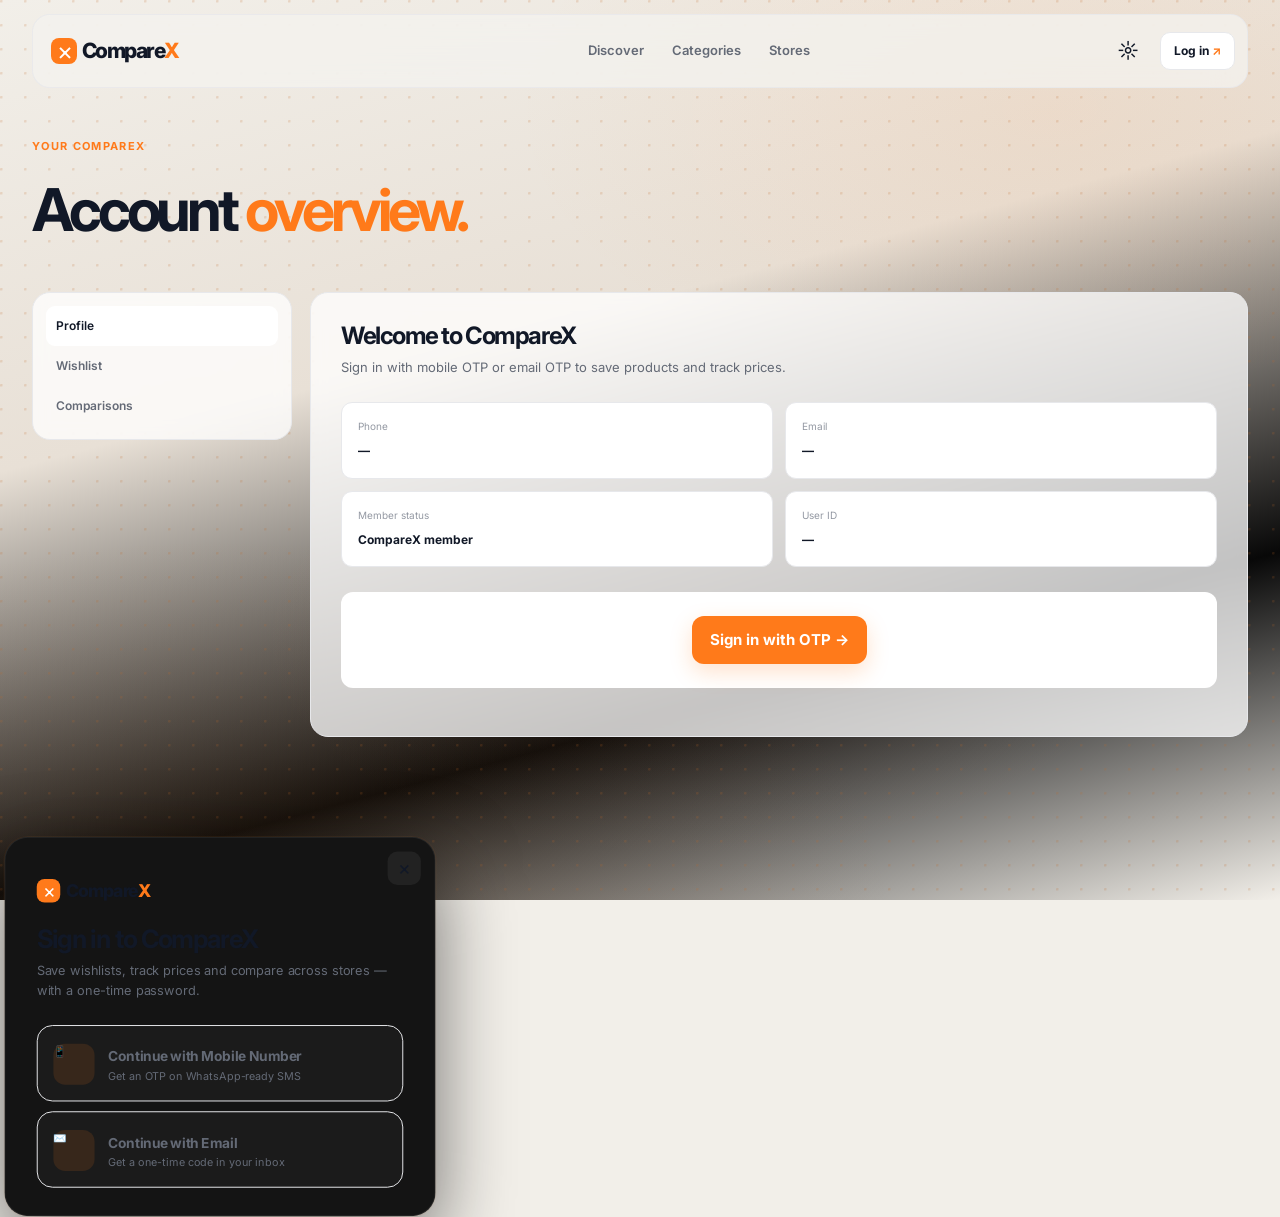
==== frontend/pages/account/index.html @ b94e07d0 "Ship CompareX with OTP auth, live SMS providers, and category navigation. Includes phone/email OTP l" ====
<!doctype html>
<html lang="en">
<head>
  <meta charset="UTF-8">
  <meta name="viewport" content="width=device-width, initial-scale=1.0">
  <title>My account — CompareX</title>
  <link rel="preconnect" href="https://fonts.googleapis.com">
  <link rel="preconnect" href="https://fonts.gstatic.com" crossorigin>
  <link href="https://fonts.googleapis.com/css2?family=Inter:wght@400;500;600;700;800&display=swap" rel="stylesheet">
  <link rel="stylesheet" href="../../css/variables.css?v=canvas2">
  <link rel="stylesheet" href="../../css/global.css?v=canvas2">
  <link rel="stylesheet" href="../../css/navbar.css">
  <link rel="stylesheet" href="../../css/responsive.css">
  <style>
    .account-page { padding: 138px 0 80px; }
    .account-page h1 { margin: 10px 0 38px; font-size: clamp(36px, 5vw, 59px); letter-spacing: -.07em; }
    .account-page h1 em { color: var(--accent); font-style: normal; }
    .account-layout { display: grid; grid-template-columns: 260px 1fr; gap: 18px; }
    .account-menu, .account-content { background: color-mix(in srgb, var(--surface) 88%, transparent); border: 1px solid var(--border); border-radius: 18px; backdrop-filter: blur(8px); }
    .account-menu { padding: 13px; align-self: start; }
    .account-menu a { display: block; padding: 11px 10px; color: var(--muted); border-radius: 9px; font-size: 12px; font-weight: 600; }
    .account-menu a.active, .account-menu a:hover { color: var(--text); background: var(--card); }
    .account-content { min-height: 300px; padding: 30px; }
    .account-content h2 { margin-bottom: 9px; font-size: 24px; }
    .account-content p { color: var(--muted); font-size: 13px; }
    .account-details { display: grid; grid-template-columns: 1fr 1fr; gap: 12px; margin-top: 25px; }
    .account-field { padding: 16px; background: var(--card); border: 1px solid var(--border); border-radius: 11px; }
    .account-field span { display: block; margin-bottom: 5px; color: var(--subtle); font-size: 10px; }
    .account-field strong { font-size: 12px; }
    .account-empty { margin-top: 25px; padding: 24px; background: var(--card); border-radius: 12px; text-align: center; }
    @media (max-width: 767px) {
      .account-page { padding-top: 105px; }
      .account-layout { display: block; }
      .account-menu { display: flex; gap: 3px; overflow: auto; margin-bottom: 13px; white-space: nowrap; }
      .account-content { padding: 22px; }
      .account-details { grid-template-columns: 1fr; }
    }
  </style>
</head>
<body>
  <header class="navbar is-scrolled">
    <a class="brand" href="../../"><span class="brand-mark">×</span>Compare<span>X</span></a>
    <nav class="desktop-nav"><a href="../../">Discover</a><a href="../categories/">Categories</a><a href="../stores/">Stores</a></nav>
    <div class="nav-actions">
      <button class="icon-button" type="button" data-theme-toggle aria-label="Toggle theme">☼</button>
      <button class="account-trigger" type="button" data-login-trigger>Log in <span aria-hidden="true">↗</span></button>
    </div>
  </header>
  <main class="section-wrap account-page">
    <p class="eyebrow">Your CompareX</p>
    <h1>Account <em>overview.</em></h1>
    <div class="account-layout">
      <nav class="account-menu">
        <a class="active" href="./">Profile</a>
        <a href="../wishlist/">Wishlist</a>
        <a href="../compare/">Comparisons</a>
      </nav>
      <section class="account-content">
        <h2 data-account-title>Welcome to CompareX</h2>
        <p data-account-copy>Sign in with mobile OTP or email OTP to save products and track prices.</p>
        <div class="account-details" data-account-details hidden>
          <div class="account-field"><span>Phone</span><strong data-profile-phone>—</strong></div>
          <div class="account-field"><span>Email</span><strong data-profile-email>—</strong></div>
          <div class="account-field"><span>Member status</span><strong>CompareX member</strong></div>
          <div class="account-field"><span>User ID</span><strong data-profile-id>—</strong></div>
        </div>
        <div class="account-empty" data-account-empty>
          <button class="button button-primary" type="button" data-login-trigger>Sign in with OTP →</button>
        </div>
        <p style="margin-top:18px"><button class="button button-secondary" type="button" data-auth-logout hidden>Log out</button></p>
      </section>
    </div>
  </main>
  <script type="module">
    import { initializeTheme } from "../../js/theme.js";
    import { initializeNavigation } from "../../js/navbar.js";
    import { initializeAuth, loadUser } from "../../js/auth.js?v=auth1";
    import { api, getAuthToken, clearAuthToken } from "../../js/api.js?v=auth1";

    initializeTheme();
    initializeNavigation();
    initializeAuth();

    async function renderAccount() {
      const token = getAuthToken();
      const empty = document.querySelector("[data-account-empty]");
      const details = document.querySelector("[data-account-details]");
      const logoutBtn = document.querySelector("[data-auth-logout]");
      if (!token) {
        details.hidden = true;
        empty.hidden = false;
        logoutBtn.hidden = true;
        return;
      }
      try {
        const { user } = await api.me();
        document.querySelector("[data-account-title]").textContent = `Hello${user.name ? `, ${user.name}` : ""}.`;
        document.querySelector("[data-account-copy]").textContent = "Your saved choices and price signals live here.";
        document.querySelector("[data-profile-phone]").textContent = user.phone || "—";
        document.querySelector("[data-profile-email]").textContent = user.email || "—";
        document.querySelector("[data-profile-id]").textContent = `#${user.id}`;
        details.hidden = false;
        empty.hidden = true;
        logoutBtn.hidden = false;
      } catch {
        clearAuthToken();
        details.hidden = true;
        empty.hidden = false;
        logoutBtn.hidden = true;
      }
    }

    renderAccount();
    window.addEventListener("storage", renderAccount);
  </script>
</body>
</html>
---- frontend/css/variables.css ----
/* Design tokens shared across CompareX */
:root {
  --bg: #0a0a0a;
  --surface: #171717;
  --card: #1f1f1f;
  --card-hover: #252525;
  --border: #2a2a2a;
  --muted: #929292;
  --subtle: #666;
  --text: #fff;
  --accent: #ff7a1a;
  --accent-strong: #ff6510;
  --accent-soft: rgba(255, 122, 26, .14);
  --success: #77d592;
  --shadow: 0 24px 80px rgba(0, 0, 0, .36);
  --brand-logo-filter: none;
  --radius-sm: 12px;
  --radius: 20px;
  --radius-lg: 32px;
  --max-width: 1240px;
  --ease-out: cubic-bezier(.2, .8, .2, 1);

  /* Global canvas — Nothing-inspired dotted texture */
  --canvas-base: #0b0b0b;
  --canvas-mid: #14110f;
  --canvas-gap: 24px;
  --canvas-glow-a: rgba(255, 122, 26, .11);
  --canvas-glow-b: rgba(120, 65, 28, .28);
  --canvas-glow-c: rgba(255, 122, 26, .06);
  /* 2.5px rounded squares, warm orange @ ~16% — encoded SVG tile */
  --canvas-dot-image: url("data:image/svg+xml,%3Csvg xmlns='http://www.w3.org/2000/svg' width='24' height='24' viewBox='0 0 24 24'%3E%3Crect x='0' y='0' width='2.5' height='2.5' rx='0.45' fill='%23ff8830' fill-opacity='0.16'/%3E%3C/svg%3E");
}

[data-theme="light"] {
  --bg: #f4f2ef;
  --surface: rgba(255, 255, 255, .86);
  --card: #fff;
  --card-hover: #fff;
  --border: #e7e8eb;
  --muted: #646a76;
  --subtle: #9499a3;
  --text: #111827;
  --accent-soft: rgba(255, 122, 26, .1);
  --shadow: 0 24px 80px rgba(25, 30, 40, .1);
  --brand-logo-filter: invert(1);

  --canvas-base: #f2efe9;
  --canvas-mid: #e8e0d6;
  --canvas-glow-a: rgba(255, 122, 26, .08);
  --canvas-glow-b: rgba(180, 110, 50, .14);
  --canvas-glow-c: rgba(255, 140, 60, .06);
  --canvas-dot-image: url("data:image/svg+xml,%3Csvg xmlns='http://www.w3.org/2000/svg' width='24' height='24' viewBox='0 0 24 24'%3E%3Crect x='0' y='0' width='2.5' height='2.5' rx='0.45' fill='%23c46a28' fill-opacity='0.18'/%3E%3C/svg%3E");
}
---- frontend/css/global.css ----
/* Reset, typography and shared layout */
@import url("./canvas.css?v=canvas2");

* { box-sizing: border-box; }
html { scroll-behavior: smooth; }
body { margin: 0; min-width: 320px; color: var(--text); background: transparent; font-family: Inter, Arial, sans-serif; font-size: 15px; line-height: 1.5; transition: background .3s, color .3s; }
button, input { font: inherit; }
button, a { -webkit-tap-highlight-color: transparent; }
button { cursor: pointer; }
a { color: inherit; text-decoration: none; }
img { display: block; max-width: 100%; }
.section-wrap { width: min(var(--max-width), calc(100% - 64px)); margin-inline: auto; }
.site-shell { overflow: hidden; }
.eyebrow { display: flex; align-items: center; gap: 8px; color: var(--accent); font-size: 11px; font-weight: 700; letter-spacing: .12em; text-transform: uppercase; }
.live-dot { width: 7px; height: 7px; border-radius: 50%; background: var(--accent); box-shadow: 0 0 0 5px var(--accent-soft); }
h1, h2, h3, p { margin-top: 0; }
h2 { font-size: clamp(32px, 4vw, 52px); line-height: 1.08; letter-spacing: -.06em; }
h1 em, h2 em { color: var(--accent); font-style: normal; }
.button { display: inline-flex; align-items: center; justify-content: center; gap: 10px; border: 0; border-radius: 12px; font-weight: 700; min-height: 48px; padding: 0 18px; transition: transform .25s var(--ease-out), background .25s, color .25s, box-shadow .25s; }
.button:hover { transform: translateY(-2px); }
.button-primary { color: #fff; background: var(--accent); box-shadow: 0 8px 22px rgba(255, 122, 26, .22); }
.button-primary:hover { background: var(--accent-strong); box-shadow: 0 12px 28px rgba(255, 122, 26, .3); }
.button-secondary { color: var(--text); background: transparent; border: 1px solid var(--border); }
.button-secondary:hover { background: var(--card); }
.text-link { display: inline-flex; align-items: center; gap: 10px; font-size: 13px; font-weight: 700; color: var(--muted); transition: color .2s; }
.text-link:hover { color: var(--accent); }
.text-link span { color: var(--accent); font-size: 18px; }
.icon-button { position: relative; display: grid; place-items: center; width: 38px; height: 38px; color: var(--text); background: transparent; border: 1px solid transparent; border-radius: 10px; font-size: 21px; transition: .2s; }
.icon-button:hover { background: var(--card); border-color: var(--border); }
.badge { position: absolute; right: 0; top: 0; display: grid; place-items: center; min-width: 15px; height: 15px; padding: 0 3px; border-radius: 10px; color: #fff; background: var(--accent); font-size: 9px; font-weight: 800; }
.section-heading { display: flex; align-items: end; justify-content: space-between; gap: 24px; margin-bottom: 42px; }
.section-heading h2 { margin-bottom: 0; }
.section-heading .eyebrow { margin-bottom: 12px; }
.product-section, .stores-section, .value-section { padding-top: 140px; }
.reveal { opacity: 0; transform: translateY(20px); transition: opacity .6s var(--ease-out), transform .6s var(--ease-out); }
.reveal.is-visible { opacity: 1; transform: none; }
.mobile-drawer, .drawer-scrim { display: none; }
---- frontend/css/navbar.css ----
/* Sticky navigation and mobile drawer */
.navbar { position: fixed; z-index: 50; top: 0; left: 50%; display: flex; align-items: center; justify-content: space-between; width: min(calc(100% - 64px), 1312px); height: 74px; padding: 0 12px 0 18px; border: 1px solid transparent; border-radius: 18px; transform: translateX(-50%); transition: background .3s, border .3s, backdrop-filter .3s, top .3s; }
.navbar.is-scrolled { top: 14px; background: color-mix(in srgb, var(--bg) 78%, transparent); border-color: color-mix(in srgb, var(--border) 78%, transparent); backdrop-filter: blur(16px); }
.brand { display: inline-flex; align-items: center; color: var(--text); font-size: 21px; font-weight: 800; letter-spacing: -.075em; }
.brand > span:last-child { color: var(--accent); }
.brand-mark { display: grid; place-items: center; width: 26px; height: 26px; margin-right: 5px; color: #fff; background: var(--accent); border-radius: 8px; font-size: 25px; font-weight: 400; line-height: 1; }
.desktop-nav { display: flex; gap: 28px; margin-left: 110px; }
.desktop-nav a { position: relative; padding: 8px 0; color: var(--muted); font-size: 13px; font-weight: 600; transition: color .2s; }
.desktop-nav a:hover, .desktop-nav a.active { color: var(--text); }
.desktop-nav a.active::after { position: absolute; right: 0; bottom: 0; left: 0; height: 2px; background: var(--accent); border-radius: 3px; content: ""; }
.nav-actions { display: flex; align-items: center; gap: 5px; }
.account-trigger { height: 38px; margin-left: 8px; padding: 0 13px; color: var(--text); background: var(--card); border: 1px solid var(--border); border-radius: 10px; font-size: 12px; font-weight: 700; transition: .2s; }
.account-trigger:hover { border-color: var(--accent); color: var(--accent); }
.account-trigger span { color: var(--accent); }
.menu-button { display: block; position: relative; width: 42px; height: 38px; padding: 0; background: transparent; border: 0; }
.menu-button span { position: absolute; left: 10px; width: 22px; height: 2px; background: var(--text); transition: transform .2s; }
.menu-button span:first-child { top: 14px; }.menu-button span:last-child { top: 22px; }

.mobile-drawer {
  position: fixed;
  z-index: 80;
  top: 0;
  left: 0;
  display: flex;
  flex-direction: column;
  width: min(360px, 90vw);
  height: 100vh;
  height: 100dvh;
  padding: 22px;
  overflow: hidden;
  visibility: hidden;
  background: color-mix(in srgb, var(--card) 96%, transparent);
  border-right: 1px solid var(--border);
  box-shadow: var(--shadow);
  opacity: 0;
  transform: translateX(-105%);
  transition: visibility .35s, opacity .35s, transform .55s var(--ease-out);
  backdrop-filter: blur(18px);
}
.mobile-drawer.is-open { visibility: visible; opacity: 1; transform: none; }
.drawer-header { position: relative; z-index: 3; display: flex; align-items: center; justify-content: space-between; }
.drawer-header .icon-button { font-size: 26px; }
.drawer-edge { position: absolute; z-index: 4; top: 50%; right: -1px; width: 8px; height: 64px; background: var(--accent); border-radius: 9px 0 0 9px; box-shadow: 0 0 24px rgba(255,122,26,.35); transform: translateY(-50%); }
.orbit-menu { position: relative; flex: 1; min-height: 0; margin: 20px -22px 10px 0; overflow: hidden; outline: none; }
.orbit-menu:focus-visible { box-shadow: inset 0 0 0 2px var(--accent); border-radius: 18px 0 0 18px; }
.orbit-guide { position: absolute; top: 50%; left: 87px; width: 430px; height: 760px; border: 1px solid color-mix(in srgb, var(--muted) 25%, transparent); border-radius: 50%; transform: translateY(-50%); pointer-events: none; }
.orbit-menu nav { position: absolute; inset: 0; }
.orbit-menu [data-orbit-item] {
  position: absolute;
  top: 0;
  left: 38px;
  display: flex;
  align-items: center;
  gap: 14px;
  width: 238px;
  height: 52px;
  padding: 0;
  color: var(--muted);
  background: transparent;
  border: 0;
  font-size: 14px;
  font-weight: 600;
  white-space: nowrap;
  will-change: transform, opacity;
  transition: transform .62s var(--ease-out), opacity .42s, color .3s;
}
.orbit-menu [data-orbit-item].is-jumping { transition: none; }
.orbit-menu [data-orbit-item].is-active { color: var(--text); font-weight: 750; }
.orbit-menu [data-orbit-item]:hover { color: var(--accent); }
.orbit-icon {
  display: grid;
  flex: 0 0 auto;
  place-items: center;
  width: 42px;
  height: 42px;
  color: var(--muted);
  background: color-mix(in srgb, var(--surface) 76%, transparent);
  border: 1px solid color-mix(in srgb, var(--border) 70%, transparent);
  border-radius: 50%;
  box-shadow: 0 8px 22px rgba(0,0,0,.12);
  font-size: 17px;
  transition: color .3s, background .3s, border .3s, transform .3s;
}
.orbit-menu [data-orbit-item].is-active .orbit-icon { color: #fff; background: var(--accent); border-color: var(--accent); transform: scale(1.08); }
.orbit-hint { position: absolute; z-index: 2; right: 24px; bottom: 2px; margin: 0; color: var(--subtle); font-size: 9px; letter-spacing: .04em; text-transform: uppercase; }
.orbit-hint span { color: var(--accent); font-size: 12px; }
.drawer-login { position: relative; z-index: 3; flex: 0 0 auto; }
.drawer-scrim { position: fixed; z-index: 75; inset: 0; display: block; visibility: hidden; background: rgba(0,0,0,.58); opacity: 0; transition: visibility .35s, opacity .35s; backdrop-filter: blur(4px); }
.drawer-scrim.is-open { visibility: visible; opacity: 1; }
---- frontend/css/responsive.css ----
/* Breakpoint-specific mobile and tablet refinements */
@media (max-width: 1024px) {
  .desktop-nav { margin-left: 0; }.product-grid { grid-template-columns: repeat(2, 1fr); }.brand-section, .value-section { gap: 36px; }.stats-section { padding: 35px 18px; }.stats-section > div { padding: 0 18px; }.newsletter-section { gap: 38px; padding: 45px 38px; }
}
@media (max-width: 767px) {
  .section-wrap { width: min(100% - 32px, var(--max-width)); }.navbar { width: calc(100% - 24px); height: 64px; padding-left: 10px; }.navbar.is-scrolled { top: 8px; }.desktop-nav, .theme-toggle, .wishlist-link, .account-trigger { display: none; }.categories-section, .product-section, .stores-section, .value-section { padding-top: 85px; }.section-heading { align-items: start; margin-bottom: 27px; }.section-heading .text-link { padding-top: 7px; font-size: 10px; text-align: right; }.section-heading h2 { font-size: 31px; }.wheel-control { display: none; }.wheel-track { padding: 3px 0; }.category-chip { flex-basis: 115px; padding: 16px 5px; }.product-grid { grid-template-columns: repeat(2, 1fr); gap: 10px; }.product-image { height: 158px; padding: 12px; }.product-image img { width: 110px; height: 130px; }.product-content { padding: 12px; }.product-title { min-height: 35px; margin-bottom: 9px; font-size: 11px; }.price-row strong { font-size: 15px; }.price-row del { display: none; }.product-footer { margin-top: 10px; padding-top: 9px; }.compare-button { padding: 5px; font-size: 9px; }.brand-section, .value-section, .newsletter-section { display: block; }.brand-section { padding-top: 85px; }.brand-spotlight { margin-bottom: 31px; }.brand-grid { grid-template-columns: repeat(4, 1fr); gap: 7px; }.brand-grid a { min-height: 88px; padding: 10px 5px; gap: 8px; }.brand-grid img { max-width: 46px; height: 28px; }.brand-grid strong { font-size: 10px; }.store-grid { grid-template-columns: 1fr; gap: 9px; }.store-card { padding: 13px; }.value-intro { position: static; margin-bottom: 30px; }.value-card { padding: 24px; }.stats-section { grid-template-columns: repeat(2, 1fr); gap: 22px 0; margin-top: 85px; padding: 30px 7px; border-radius: 20px; }.stats-section > div { padding: 0 20px; }.stats-section > div:nth-child(2) { border: 0; }.stats-section strong { font-size: 29px; }.testimonial-section { margin-top: 85px; }.testimonial-section blockquote { font-size: 24px; }.newsletter-section { margin-top: 85px; margin-bottom: 45px; padding: 30px 22px; border-radius: 20px; }.newsletter-form { margin-top: 28px; }.newsletter-form > div { display: block; }.newsletter-form .button { width: 100%; margin-top: 8px; }.footer-top { display: block; padding-bottom: 30px; }.footer-links { justify-content: space-between; margin-top: 33px; gap: 10px; }.footer-bottom { gap: 15px; align-items: start; }.login-modal { grid-template-columns: 1fr; }.login-copy { display: none; }.login-form { padding: 44px 25px 27px; }.mobile-drawer { width: min(340px, 92vw); }
  .dynamic-placeholder { left: 38px; font-size: 11.5px; }.category-chip { min-height: 122px; gap: 7px; }.category-image { width: 68px; height: 68px; }.category-image img { width: 64px; height: 64px; }.marketplace-ribbons { gap: 8px; -webkit-mask-image: linear-gradient(90deg, transparent, #000 3%, #000 97%, transparent); mask-image: linear-gradient(90deg, transparent, #000 3%, #000 97%, transparent); }.marketplace-pill { height: 50px; padding: 7px 14px 7px 8px; gap: 8px; }.marketplace-pill img { width: 34px; height: 34px; }.marketplace-pill span { font-size: 10px; }
}
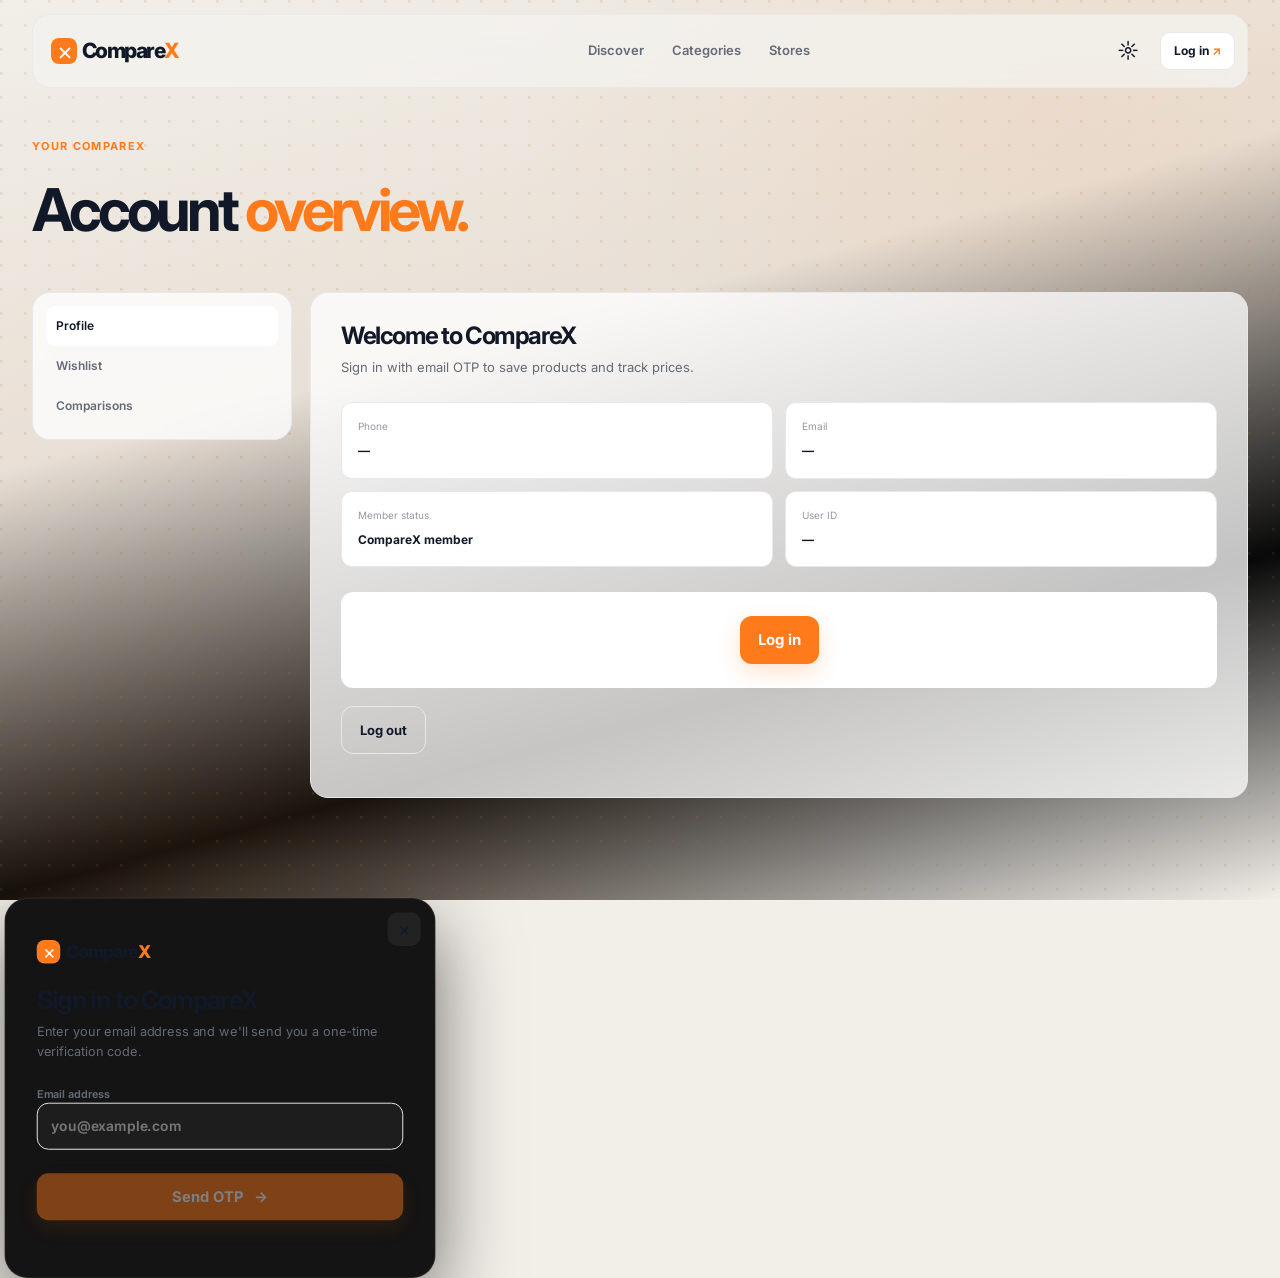
==== commit 86ae3bfd: "Fix wishlist and authentication updates" ====
--- a/frontend/pages/account/index.html
+++ b/frontend/pages/account/index.html
@@ -57,7 +57,7 @@
       </nav>
       <section class="account-content">
         <h2 data-account-title>Welcome to CompareX</h2>
-        <p data-account-copy>Sign in with mobile OTP or email OTP to save products and track prices.</p>
+        <p data-account-copy>Sign in with email OTP to save products and track prices.</p>
         <div class="account-details" data-account-details hidden>
           <div class="account-field"><span>Phone</span><strong data-profile-phone>—</strong></div>
           <div class="account-field"><span>Email</span><strong data-profile-email>—</strong></div>
@@ -74,8 +74,8 @@
   <script type="module">
     import { initializeTheme } from "../../js/theme.js";
     import { initializeNavigation } from "../../js/navbar.js";
-    import { initializeAuth, loadUser } from "../../js/auth.js?v=auth1";
-    import { api, getAuthToken, clearAuthToken } from "../../js/api.js?v=auth1";
+    import { initializeAuth, loadUser } from "../../js/auth.js?v=auth3";
+    import { api, getAuthToken, clearAuthToken } from "../../js/api.js?v=auth3";
 
     initializeTheme();
     initializeNavigation();
@@ -85,11 +85,11 @@
       const token = getAuthToken();
       const empty = document.querySelector("[data-account-empty]");
       const details = document.querySelector("[data-account-details]");
-      const logoutBtn = document.querySelector("[data-auth-logout]");
+      const logoutBtn = document.querySelector(".account-content [data-auth-logout]");
       if (!token) {
         details.hidden = true;
         empty.hidden = false;
-        logoutBtn.hidden = true;
+        if (logoutBtn) logoutBtn.hidden = true;
         return;
       }
       try {
@@ -101,17 +101,18 @@
         document.querySelector("[data-profile-id]").textContent = `#${user.id}`;
         details.hidden = false;
         empty.hidden = true;
-        logoutBtn.hidden = false;
+        if (logoutBtn) logoutBtn.hidden = false;
       } catch {
         clearAuthToken();
         details.hidden = true;
         empty.hidden = false;
-        logoutBtn.hidden = true;
+        if (logoutBtn) logoutBtn.hidden = true;
       }
     }
 
     renderAccount();
     window.addEventListener("storage", renderAccount);
+    window.addEventListener("comparex:auth-change", renderAccount);
   </script>
 </body>
 </html>
